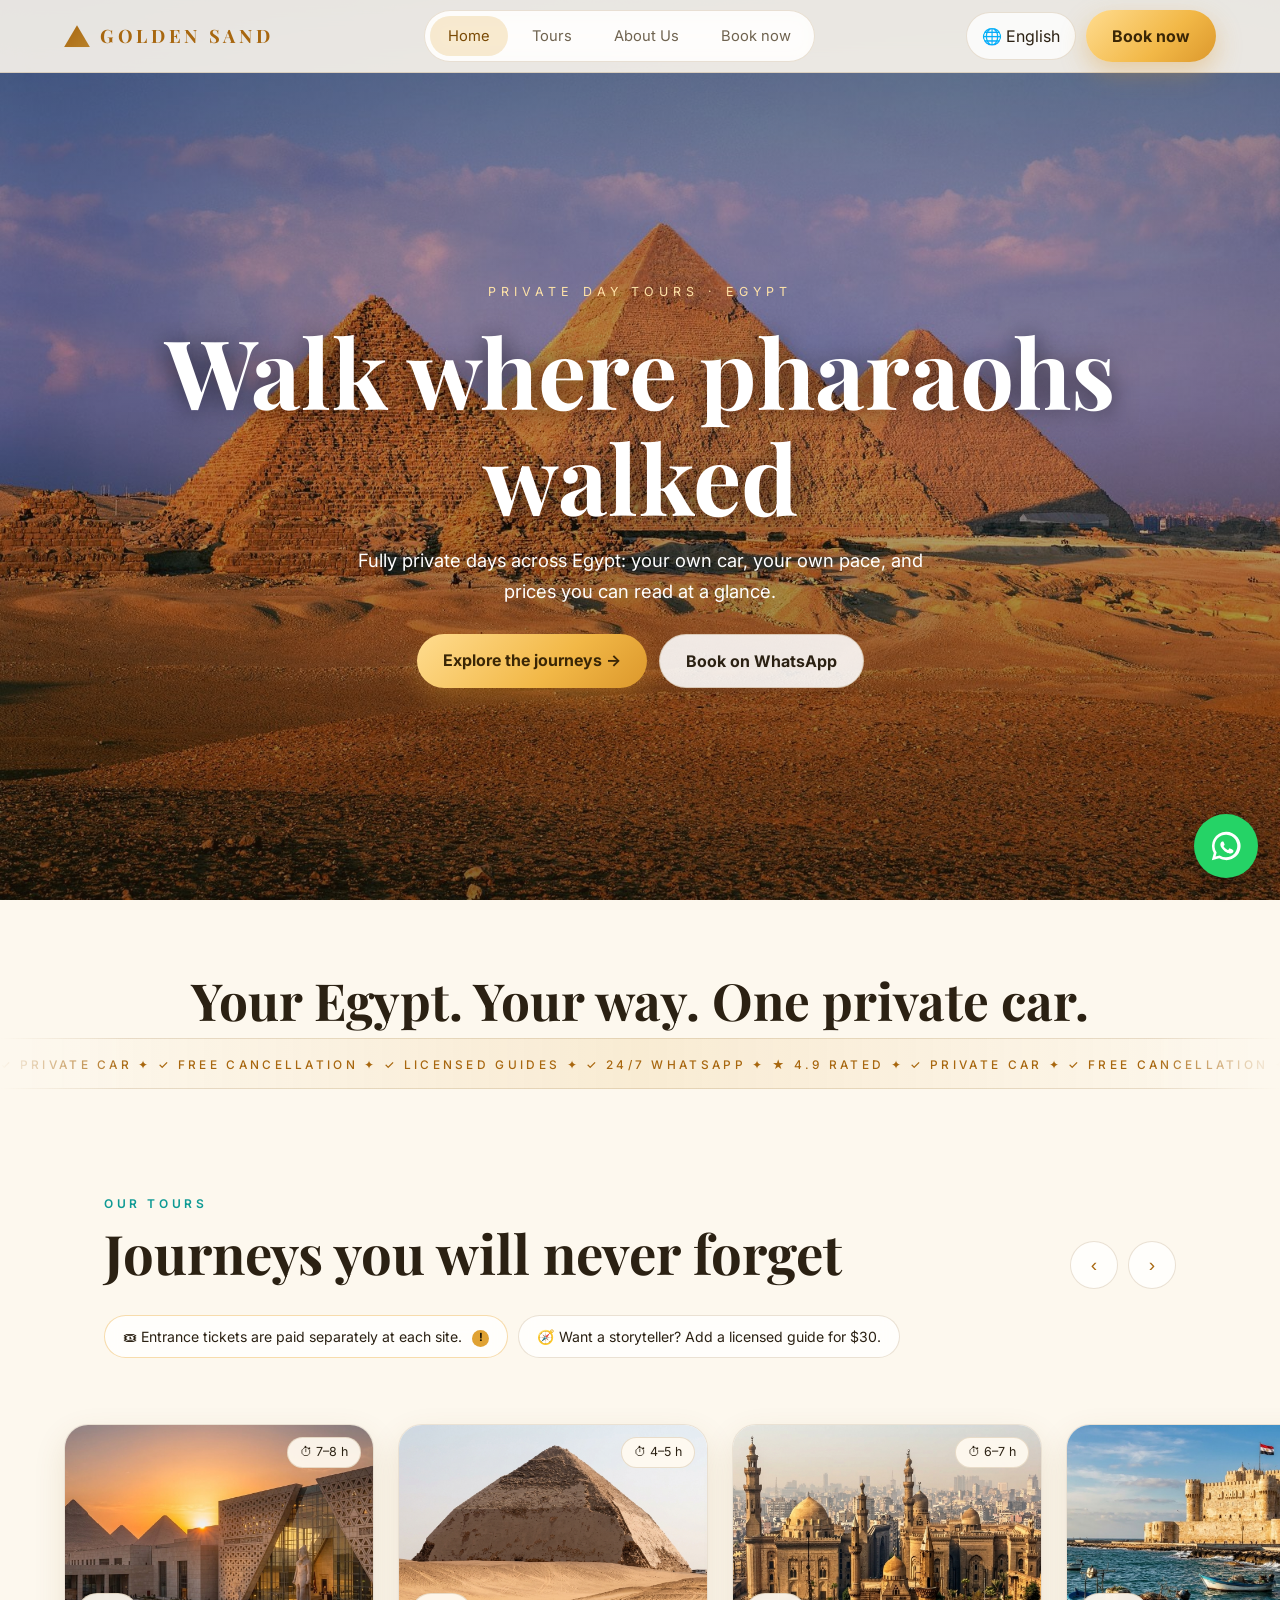
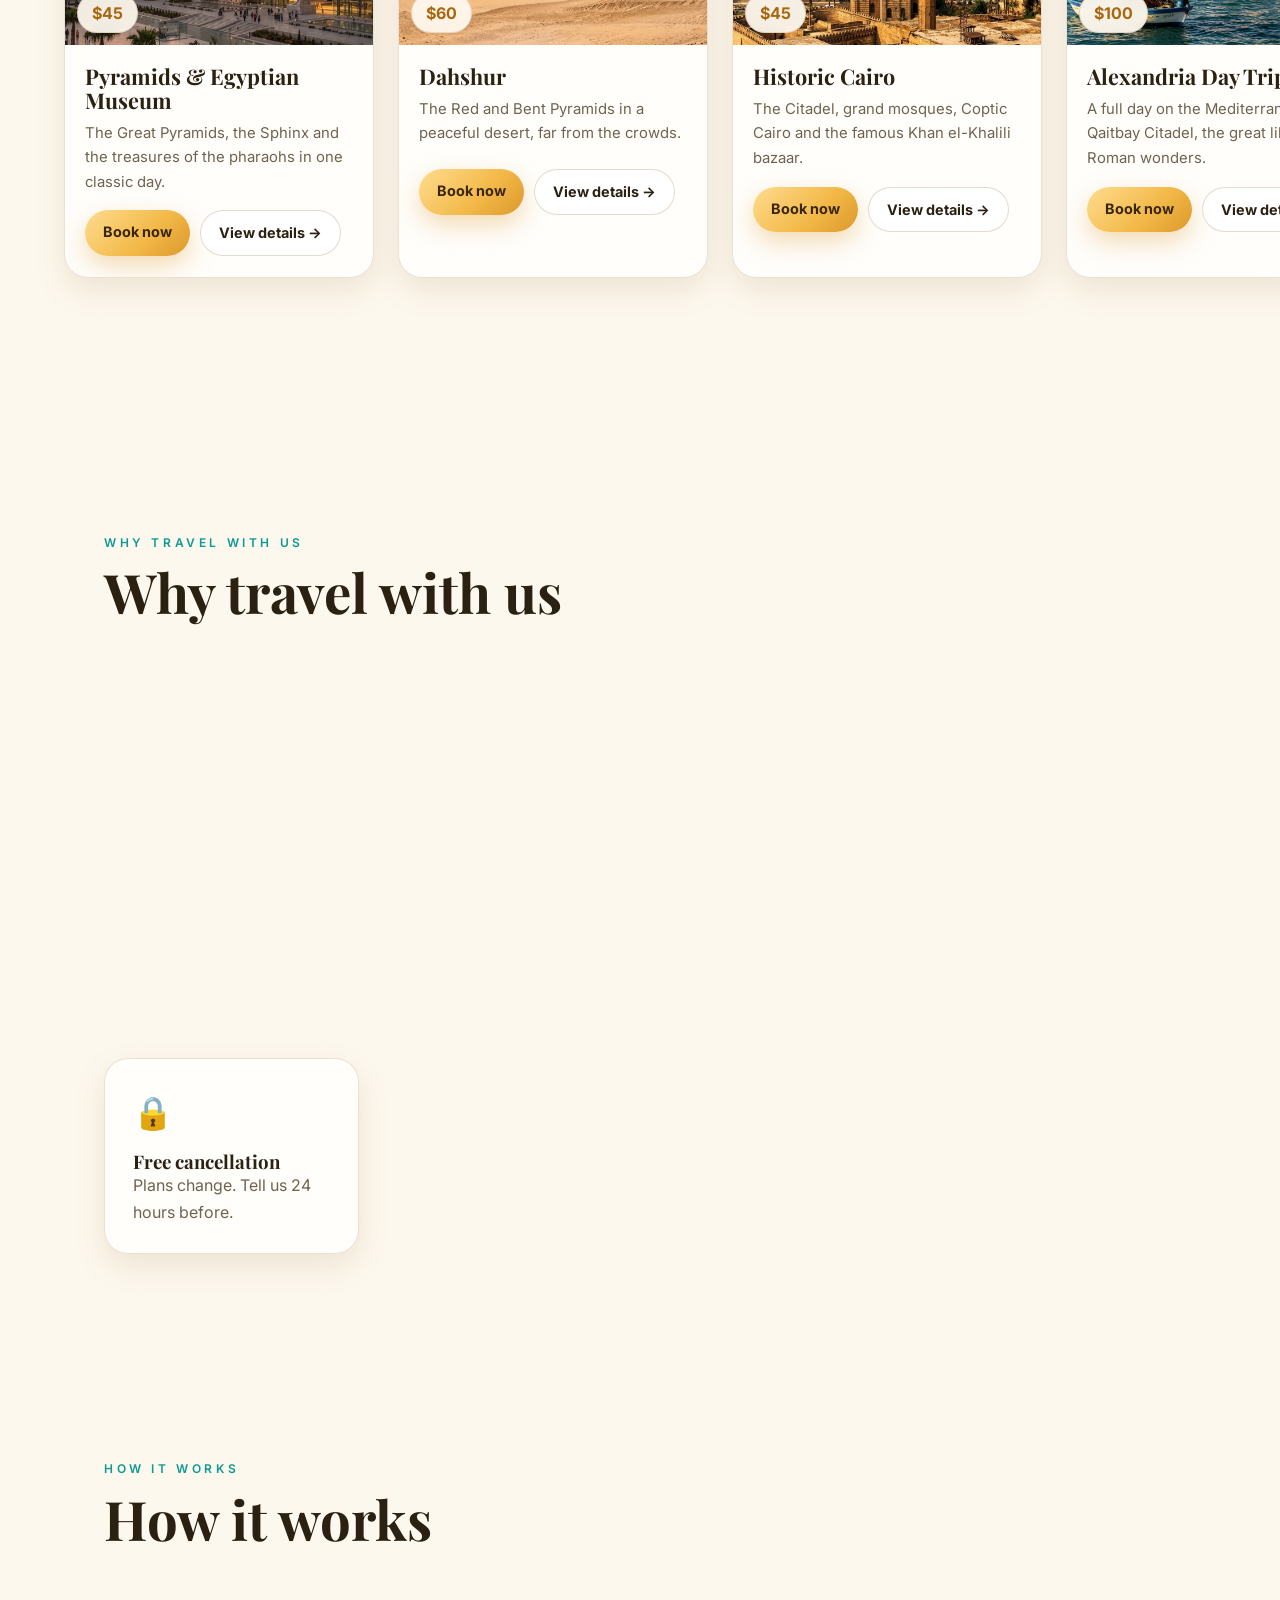
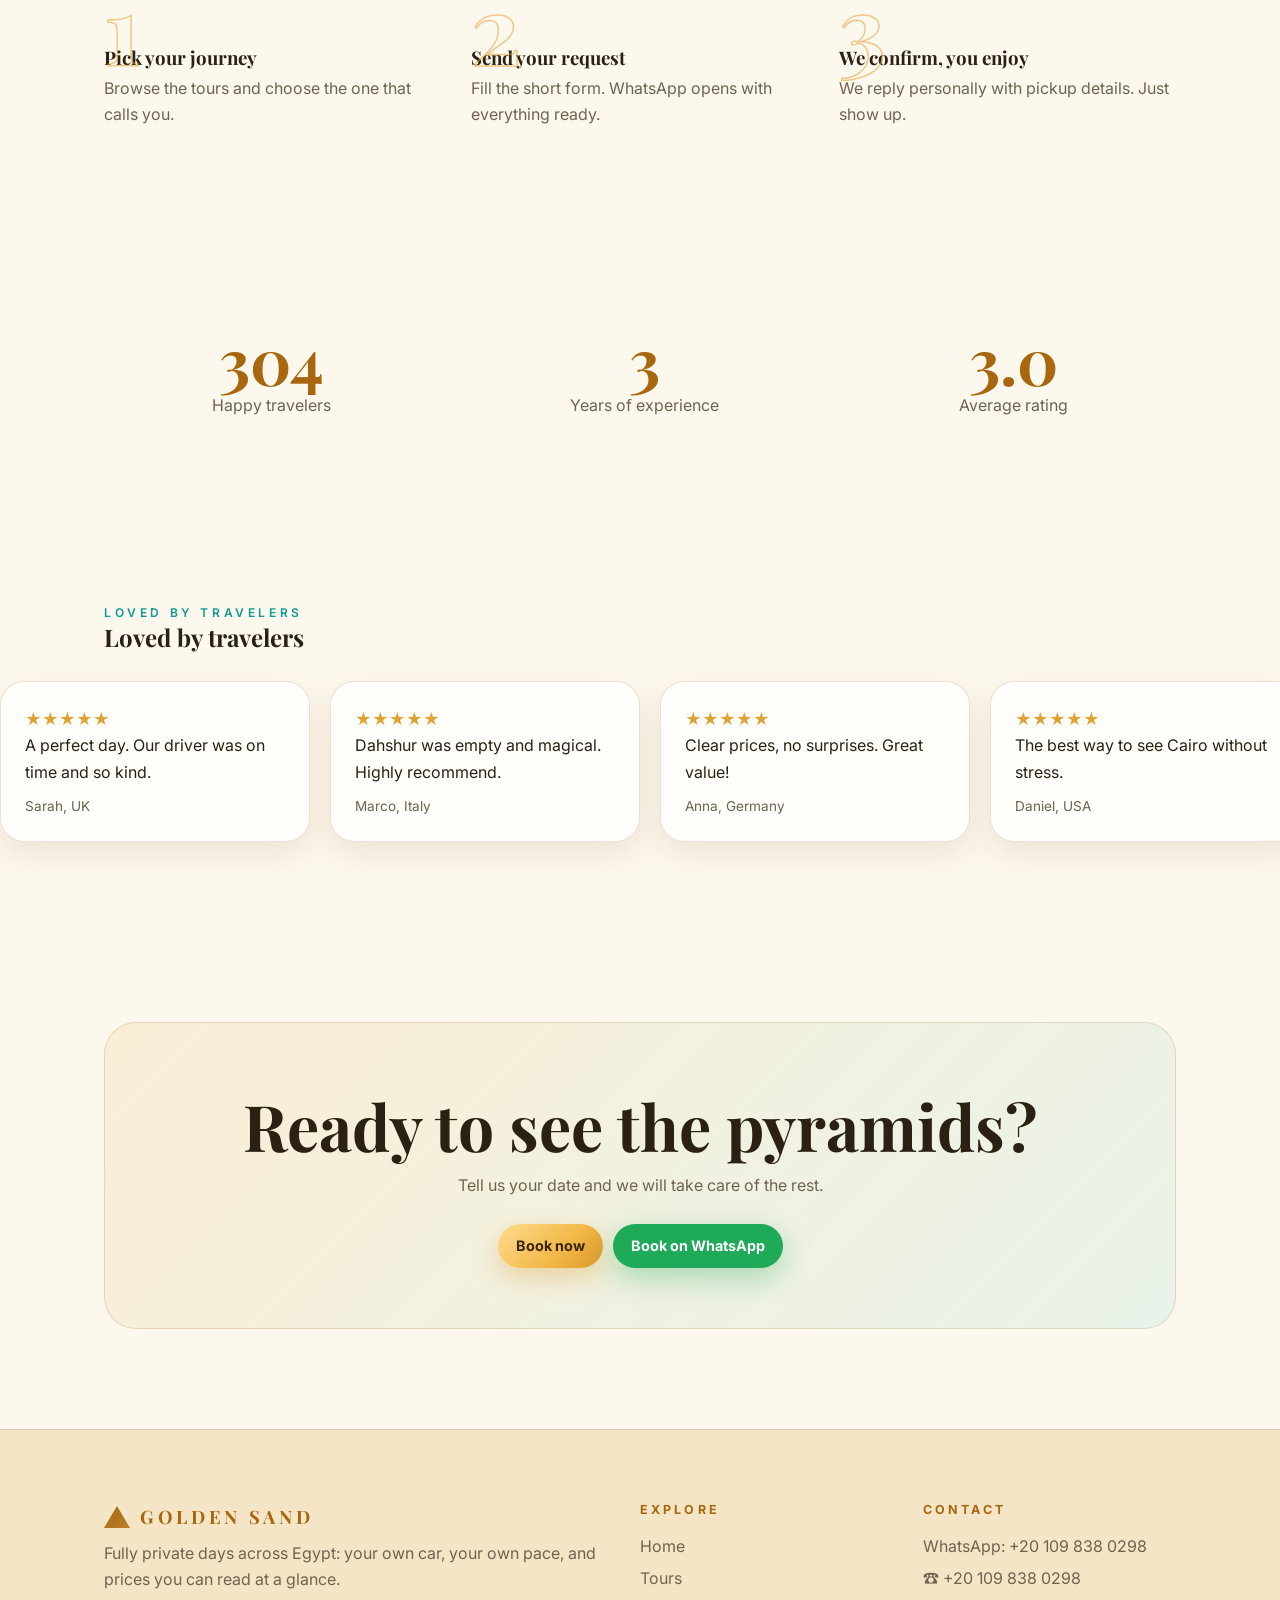
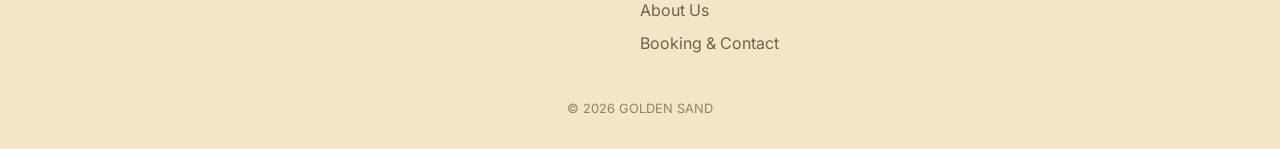
==== index.html @ c6e428ef "Add files via upload" ====
<!DOCTYPE html>
<html lang="en"><head><meta charset="utf-8">
<meta name="viewport" content="width=device-width,initial-scale=1,viewport-fit=cover">
<title>KEMET — Private Day Tours in Egypt</title>
<meta name="description" content="Private day tours in Giza, Dahshur, Cairo and Alexandria. Book on WhatsApp.">
<link href="https://fonts.googleapis.com/css2?family=Playfair+Display:wght@600;700&family=Inter:wght@400;500;600&family=Cairo:wght@400;600;700&family=Noto+Sans+SC:wght@400;600&display=swap" rel="stylesheet">
<meta name="theme-color" content="#0b0f1f"><link rel="stylesheet" href="style.css"></head>
<body data-p="index"><div id="app"></div>
<script src="data.js"></script><script src="i18n.js"></script><script src="app.js"></script></body></html>
---- style.css ----
:root{--bg:#0b0f1f;--gold:#f0c06a;--g2:#ffe0a0;--tq:#3fd0c9;--tx:#f3ead7;--mu:#b8ae98;--gl:rgba(255,255,255,.07);--bd:rgba(255,255,255,.14);color-scheme:dark}
*{box-sizing:border-box;margin:0;padding:0}html{scroll-behavior:smooth}
body{font:400 16px/1.65 Inter,Cairo,'Noto Sans SC',sans-serif;background:radial-gradient(1200px 700px at 80% -10%,#2a1b4d,transparent),radial-gradient(900px 600px at 0 40%,#10304a,transparent),var(--bg);background-attachment:fixed;color:var(--tx);overflow-x:hidden}
body.ar{font-family:Cairo,Inter,sans-serif}
h1,h2,h3,.logo{font-family:'Playfair Display',Cairo,serif;line-height:1.1}
a{color:inherit;text-decoration:none}img,svg{display:block}.w{max-width:1200px;margin:auto;padding:0 5%}
#sand{position:fixed;inset:0;z-index:60;pointer-events:none}
.cur{position:fixed;inset:0;z-index:200;background:linear-gradient(135deg,#ffe0a0,#c68a2e);transform:translateY(100%);pointer-events:none;transition:transform .5s cubic-bezier(.7,0,.3,1);animation:cin .8s .05s cubic-bezier(.7,0,.3,1) forwards}
@keyframes cin{from{transform:none}to{transform:translateY(-100%)}}body.out .cur{animation:none;transform:none}
.cg{position:fixed;width:340px;height:340px;margin:-170px 0 0 -170px;border-radius:50%;background:radial-gradient(circle,rgba(240,192,106,.18),transparent 65%);pointer-events:none;z-index:55;opacity:0;transition:opacity .4s}
#h{position:fixed;top:0;left:0;right:0;z-index:80;display:flex;align-items:center;justify-content:space-between;gap:12px;padding:calc(16px + env(safe-area-inset-top,0px)) 5% 16px;transition:.35s}
#h.s{background:rgba(11,15,31,.78);backdrop-filter:blur(14px);border-bottom:1px solid var(--bd);padding-top:calc(10px + env(safe-area-inset-top,0px));padding-bottom:10px}
.logo{display:flex;align-items:center;gap:10px;font-size:1.15rem;letter-spacing:.2em;color:var(--g2);font-weight:700}
.logo i{width:26px;height:22px;background:linear-gradient(135deg,var(--g2),#b9812a);clip-path:polygon(50% 0,100% 100%,0 100%);filter:drop-shadow(0 0 8px rgba(240,192,106,.7))}
nav{display:flex;gap:6px;background:var(--gl);border:1px solid var(--bd);border-radius:50px;padding:5px;backdrop-filter:blur(10px)}nav a{padding:8px 18px;border-radius:50px;font-size:.92rem;color:var(--mu);transition:.3s}nav a.on,nav a:hover{background:rgba(240,192,106,.18);color:var(--g2)}
.hr{display:flex;gap:10px;align-items:center}
.btn{position:relative;overflow:hidden;display:inline-block;background:linear-gradient(135deg,var(--g2),var(--gold) 60%,#c68a2e);color:#1a1205;padding:13px 26px;border-radius:50px;border:0;cursor:pointer;font:inherit;font-weight:700;box-shadow:0 0 0 0 rgba(240,192,106,.5),0 10px 30px rgba(198,138,46,.35);transition:box-shadow .3s,transform .2s}
.btn:hover{box-shadow:0 0 0 6px rgba(240,192,106,.18),0 14px 40px rgba(198,138,46,.5)}.btn:active{transform:scale(.95)!important}
.btn.gl{background:var(--gl);color:var(--tx);border:1px solid var(--bd);box-shadow:none;backdrop-filter:blur(8px)}.btn.gr{background:#1faa59;color:#fff;box-shadow:0 10px 30px rgba(31,170,89,.35)}
.rp{position:absolute;border-radius:50%;background:rgba(255,255,255,.55);transform:scale(0);animation:rp .7s ease-out forwards;pointer-events:none}@keyframes rp{to{transform:scale(4);opacity:0}}
.lg{position:relative}.lg button{background:var(--gl);border:1px solid var(--bd);color:var(--tx);padding:10px 15px;border-radius:50px;cursor:pointer;font:inherit}
.lg ul{display:none;position:absolute;top:120%;inset-inline-end:0;background:#141a33;border:1px solid var(--bd);list-style:none;border-radius:16px;box-shadow:0 20px 50px rgba(0,0,0,.6);min-width:170px;overflow:hidden}.lg.o ul{display:block;animation:up .3s}.lg li{padding:11px 18px;cursor:pointer}.lg li:hover{background:rgba(240,192,106,.15)}
.hero{position:relative;height:250vh}.stick{position:sticky;top:0;height:100svh;overflow:hidden;perspective:900px}
.stick svg{position:absolute;inset:0;width:100%;height:100%}
.l{transform:translate(calc(var(--mx,0)*var(--d)*1px),calc(var(--p,0)*var(--z)*1px)) scale(calc(1 + var(--p,0)*var(--s)));transform-origin:500px 430px}
.nt{opacity:calc(var(--p,0)*.9)}.ray{transform-box:fill-box;transform-origin:center;animation:spin 90s linear infinite}@keyframes spin{to{transform:rotate(360deg)}}
.cam{animation:walk 50s linear infinite}@keyframes walk{from{transform:translateX(-300px)}to{transform:translateX(1300px)}}
.star{animation:tw 3s infinite alternate}@keyframes tw{from{opacity:.1}to{opacity:1}}
.ht{position:absolute;inset:0;display:grid;place-content:center;text-align:center;padding:0 6%;opacity:calc(1 - var(--p,0)*2.4);transform:translateY(calc(var(--p,0)*-90px)) rotateX(calc(var(--p,0)*18deg));pointer-events:none}.ht *{pointer-events:auto}
.ht small{letter-spacing:.4em;color:var(--g2);font-size:.78rem}
.ht h1{font-size:clamp(2.6rem,8vw,6rem);margin:16px 0;text-shadow:0 0 60px rgba(255,170,80,.45),0 6px 30px rgba(0,0,0,.5);animation:up 1.3s .3s both}
.ht p{max-width:620px;margin:0 auto 28px;font-size:1.15rem;animation:up 1.3s .6s both;text-shadow:0 2px 14px rgba(0,0,0,.6)}
.hb{display:flex;gap:12px;justify-content:center;flex-wrap:wrap;animation:up 1.3s .9s both}
@keyframes up{from{opacity:0;transform:translateY(30px)}to{opacity:1;transform:none}}
.h2t{position:absolute;inset:0;display:grid;place-content:center;text-align:center;opacity:calc((var(--p,0) - .45)*3);pointer-events:none}.h2t h2{font-size:clamp(2rem,6vw,4.4rem);text-shadow:0 0 50px rgba(63,208,201,.5)}
.scr{position:absolute;bottom:24px;left:50%;translate:-50% 0;color:var(--g2);font-size:.8rem;letter-spacing:.3em;text-align:center;opacity:calc(1 - var(--p,0)*5)}.scr:after{content:"";display:block;width:2px;height:38px;margin:8px auto 0;background:linear-gradient(var(--g2),transparent);animation:dr 1.6s infinite}@keyframes dr{0%{transform:scaleY(0);transform-origin:top}50%{transform:scaleY(1);transform-origin:top}51%{transform-origin:bottom}100%{transform:scaleY(0);transform-origin:bottom}}
main{position:relative;z-index:2}
.mqw{border-block:1px solid var(--bd);padding:14px 0;overflow:hidden;background:rgba(255,255,255,.03)}.mq{white-space:nowrap}.mq span{display:inline-block;animation:mq 40s linear infinite;letter-spacing:.12em;color:var(--g2);font-weight:600}.mq.r span{animation-direction:reverse;color:transparent;-webkit-text-stroke:1px var(--gold);margin-top:6px}body.ar .mq span{animation-direction:reverse}@keyframes mq{to{transform:translateX(-50%)}}
.sc{padding:100px 0}.eb{color:var(--tq);letter-spacing:.3em;font-size:.75rem;font-weight:600}.sc h2{font-size:clamp(2rem,4.5vw,3.4rem);margin:8px 0 6px}
.nb{display:flex;gap:10px;flex-wrap:wrap;margin:26px 0}.nb span{background:var(--gl);border:1px solid var(--bd);border-radius:50px;padding:9px 18px;font-size:.88rem;backdrop-filter:blur(8px)}
.trk{display:flex;gap:24px;overflow-x:auto;scroll-snap-type:x mandatory;padding:40px 5% 50px;scrollbar-width:none}.trk::-webkit-scrollbar{display:none}.trk .card{min-width:310px;max-width:310px;scroll-snap-align:center}
.nv{display:flex;gap:10px}.nv button{width:48px;height:48px;border-radius:50%;background:var(--gl);border:1px solid var(--bd);color:var(--g2);font-size:1.2rem;cursor:pointer;transition:.25s}.nv button:hover{background:var(--gold);color:#000;transform:scale(1.1)}
.gd{display:grid;grid-template-columns:repeat(auto-fill,minmax(280px,1fr));gap:26px;margin-top:30px}
.card{position:relative;background:var(--gl);border:1px solid var(--bd);border-radius:24px;overflow:hidden;backdrop-filter:blur(10px);transition:box-shadow .3s,border-color .3s}
.card:before{content:"";position:absolute;inset:0;background:radial-gradient(260px circle at var(--x,50%) var(--y,50%),rgba(240,192,106,.2),transparent 60%);opacity:0;transition:.3s;pointer-events:none;z-index:3}.card:hover:before{opacity:1}.card:hover{border-color:rgba(240,192,106,.5);box-shadow:0 30px 70px rgba(0,0,0,.55),0 0 40px rgba(240,192,106,.12)}
.im{display:block;height:220px;overflow:hidden;position:relative}.im>*:first-child{width:100%;height:100%;object-fit:cover;transition:transform 1s}.card:hover .im>*:first-child{transform:scale(1.15) rotate(.6deg)}
.pr{position:absolute;bottom:12px;inset-inline-start:12px;background:rgba(11,15,31,.8);backdrop-filter:blur(8px);padding:6px 14px;border-radius:50px;border:1px solid var(--bd);color:var(--g2)}.pr small{font-size:.7rem;color:var(--mu)}
.du{position:absolute;top:12px;inset-inline-end:12px;background:rgba(11,15,31,.8);padding:4px 12px;border-radius:50px;font-size:.78rem;font-style:normal;border:1px solid var(--bd)}
.cb{padding:20px}.cb h3{font-size:1.35rem}.cb p{margin:8px 0 16px;color:var(--mu);font-size:.93rem;min-height:56px}.ac{display:flex;gap:10px;flex-wrap:wrap}.ac .btn{padding:10px 18px;font-size:.9rem}
.bn{display:grid;grid-template-columns:repeat(4,1fr);gap:18px;margin-top:34px}.bn .card{padding:28px}.bn .big{grid-column:span 2;grid-row:span 2;background:linear-gradient(135deg,rgba(240,192,106,.2),rgba(63,208,201,.1))}.bn .wide{grid-column:span 2}.bn .ic{font-size:2rem;margin-bottom:12px;display:inline-block;animation:fl 4s ease-in-out infinite}.big h3{font-size:2.2rem}@keyframes fl{50%{transform:translateY(-8px) rotate(6deg)}}.bn p{color:var(--mu)}
@media(max-width:860px){.bn{grid-template-columns:1fr 1fr}.bn .big,.bn .wide{grid-column:span 2}.big{grid-row:auto}}
.hw{display:grid;grid-template-columns:repeat(auto-fit,minmax(240px,1fr));gap:30px;margin-top:40px}.hw div{position:relative;padding-top:60px}.hw b{position:absolute;top:-10px;inset-inline-start:0;font:700 6rem/1 'Playfair Display',serif;color:transparent;-webkit-text-stroke:1.5px var(--gold);opacity:.55}.hw h3{margin-bottom:6px}.hw p{color:var(--mu)}
.st{text-align:center}.st .w{display:flex;justify-content:space-around;flex-wrap:wrap;gap:24px}.st b{display:block;font:700 4rem/1 'Playfair Display',serif;color:var(--g2);text-shadow:0 0 30px rgba(240,192,106,.5)}.st span{color:var(--mu)}
.rvw{overflow:hidden;padding:80px 0}.rvw .row{display:flex;gap:20px;width:max-content;animation:mq 60s linear infinite;margin-top:30px}.rvw .row:hover{animation-play-state:paused}.q{width:310px;padding:24px;white-space:normal}.q b{color:var(--gold)}.q i{display:block;margin-top:10px;font-size:.85rem;color:var(--mu);font-style:normal}
.cta .box{padding:60px;text-align:center;border-radius:32px;background:linear-gradient(135deg,rgba(240,192,106,.18),rgba(63,208,201,.1));border:1px solid var(--bd)}.cta h2{font-size:clamp(2rem,5vw,4rem)}.cta p{color:var(--mu);margin:10px 0 26px}.cta .ac{justify-content:center}
.ph{padding:150px 0 20px}.ph h1{font-size:clamp(2.4rem,6vw,4.4rem)}
.ch{display:flex;gap:10px;flex-wrap:wrap;margin-top:22px}.chip{padding:10px 20px;border-radius:50px;background:var(--gl);border:1px solid var(--bd);color:var(--tx);cursor:pointer;font:inherit;position:relative;overflow:hidden;transition:.25s}.chip.on,.chip:hover{background:var(--gold);color:#1a1205}
.th{position:relative;height:75vh;min-height:480px;overflow:hidden;display:flex;align-items:flex-end}.th .im{position:absolute;inset:0;height:100%}.th .im>*:first-child{animation:kb 20s ease-in-out infinite alternate}@keyframes kb{to{transform:scale(1.12)}}.th .ov{position:absolute;inset:0;background:linear-gradient(transparent 30%,var(--bg))}.th .w{position:relative;padding-bottom:40px;width:100%}.th h1{font-size:clamp(2.4rem,6vw,4.6rem)}
.tw{display:grid;grid-template-columns:1fr 380px;gap:44px;align-items:start}@media(max-width:900px){.tw{grid-template-columns:1fr}}
.hl{display:flex;flex-wrap:wrap;gap:10px;margin:18px 0 40px}.hl span{background:var(--gl);border:1px solid var(--bd);padding:10px 18px;border-radius:50px}.hl span:before{content:"✦ ";color:var(--gold)}
.tl{list-style:none;margin-top:18px;border-inline-start:2px dashed rgba(240,192,106,.5);padding-inline-start:28px}.tl li{position:relative;margin-bottom:22px;padding:12px 18px;background:var(--gl);border:1px solid var(--bd);border-radius:14px}.tl li:before{content:attr(data-n);position:absolute;inset-inline-start:-46px;top:10px;width:32px;height:32px;border-radius:50%;background:var(--gold);color:#1a1205;display:grid;place-items:center;font-weight:700;font-size:.85rem;box-shadow:0 0 18px rgba(240,192,106,.6)}
.bx{padding:28px;position:sticky;top:100px}.bx .pp{font:700 3rem 'Playfair Display',serif;color:var(--g2)}.bx .ac{flex-direction:column;margin-top:16px}.bx .ac .btn{text-align:center}
.fm{display:grid;gap:14px;padding:28px}.fm label{font-weight:600;font-size:.85rem;display:grid;gap:6px;color:var(--g2)}.fm input,.fm select,.fm textarea{padding:14px;border:1px solid var(--bd);border-radius:14px;font:inherit;background:rgba(255,255,255,.06);color:var(--tx);width:100%}.fm option{color:#000}.fm .ck{display:flex;gap:10px;align-items:center;background:var(--gl);border:1px solid var(--bd);padding:13px 16px;border-radius:14px;color:var(--tx);font-weight:400;cursor:pointer}.fm .ck input{width:auto}
.two{display:grid;grid-template-columns:1fr 1fr;gap:12px}.tt{display:block;font:700 2.2rem 'Playfair Display',serif;color:var(--g2);margin-top:14px}
.tk{border-style:dashed;border-width:2px;border-color:rgba(240,192,106,.5)}
footer{position:relative;z-index:2;border-top:1px solid var(--bd);background:rgba(0,0,0,.3);padding:70px 0 30px}footer .w{display:grid;grid-template-columns:2fr 1fr 1fr;gap:30px;color:var(--mu)}@media(max-width:800px){footer .w{grid-template-columns:1fr}}footer h4{color:var(--g2);letter-spacing:.25em;font-size:.78rem;margin-bottom:12px}footer a{display:block;margin:6px 0}footer a:hover{color:var(--g2)}.cp{text-align:center;margin-top:36px;font-size:.8rem;opacity:.5}
.wa{position:fixed;bottom:calc(22px + env(safe-area-inset-bottom,0px));inset-inline-end:22px;z-index:90;width:64px;height:64px;border-radius:50%;background:#25d366;display:grid;place-items:center;animation:pl 2s infinite;transition:.25s}.wa:hover{transform:scale(1.12) rotate(-8deg)}
@keyframes pl{0%{box-shadow:0 0 0 0 rgba(37,211,102,.7)}100%{box-shadow:0 0 0 26px rgba(37,211,102,0)}}
.rv{opacity:0;transform:translateY(50px) scale(.97);transition:opacity .9s,transform .9s}.rv.on{opacity:1;transform:none}.tilt.on{transition:transform .12s ease-out,box-shadow .3s,border-color .3s}
@media(max-width:860px){nav{position:fixed;bottom:calc(10px + env(safe-area-inset-bottom,0px));left:50%;translate:-50% 0;z-index:85;background:rgba(11,15,31,.9);backdrop-filter:blur(14px);box-shadow:0 10px 40px rgba(0,0,0,.6)}nav a{padding:9px 13px;font-size:.8rem}body{padding-bottom:80px}.wa{bottom:calc(86px + env(safe-area-inset-bottom,0px))}.hr .btn{display:none}.two{grid-template-columns:1fr}.cta .box{padding:36px 20px}}
@media(hover:none){.cg{display:none}}
@media(prefers-reduced-motion:reduce){*{animation:none!important;transition:none!important}.rv{opacity:1;transform:none}}

/* ===== real photo / video hero ===== */
.bgp{position:absolute;inset:-4%;transform-origin:50% 62%;transform:translate3d(calc(var(--mx,0)*-26px),calc(var(--p,0)*-5%),0) scale(calc(1.04 + var(--p,0)*1.1));will-change:transform}
.bgp img,.bgp video{width:100%;height:100%;object-fit:cover;object-position:50% 60%}
.bgp img{animation:kb2 26s ease-in-out infinite alternate}
@keyframes kb2{to{transform:scale(1.06)}}
.shade{position:absolute;inset:0;pointer-events:none;background:linear-gradient(rgba(5,8,22,.55),rgba(5,8,22,.12) 35%,rgba(5,8,22,.2) 60%,rgba(5,8,22,.78)),radial-gradient(ellipse at 50% 55%,transparent 45%,rgba(0,0,0,.55))}
.haze{position:absolute;inset:-6% -10%;pointer-events:none;mix-blend-mode:screen;opacity:calc(.55 - var(--p,0)*.55);background:radial-gradient(60% 40% at 20% 75%,rgba(255,200,130,.22),transparent 70%),radial-gradient(50% 35% at 80% 70%,rgba(255,190,120,.18),transparent 70%),radial-gradient(40% 30% at 50% 45%,rgba(255,215,160,.12),transparent 70%);animation:hz 34s ease-in-out infinite alternate}
@keyframes hz{from{transform:translateX(-6%)}to{transform:translateX(6%)}}
div.nt{position:absolute;inset:0;background:#060a1c;pointer-events:none}
.noimg{width:100%;height:100%;background:linear-gradient(160deg,#1b2540,#3a2a2a 55%,#8a5a34)}
/* one slim, elegant strip */
.mqw{padding:11px 0;background:linear-gradient(90deg,transparent,rgba(240,192,106,.07),transparent);-webkit-mask-image:linear-gradient(90deg,transparent,#000 10%,#000 90%,transparent);mask-image:linear-gradient(90deg,transparent,#000 10%,#000 90%,transparent)}
.mq span{font-size:.74rem;letter-spacing:.28em;text-transform:uppercase;font-weight:500;color:var(--g2);animation-duration:70s}
/* small "!" next to the tickets note */
.ex{display:inline-grid;place-items:center;width:17px;height:17px;border-radius:50%;background:var(--gold);color:#1a1205;font:700 .7rem/1 Inter,sans-serif;font-style:normal;margin-inline-start:6px;vertical-align:middle;animation:exp 2s infinite}
@keyframes exp{0%{box-shadow:0 0 0 0 rgba(240,192,106,.6)}100%{box-shadow:0 0 0 9px rgba(240,192,106,0)}}
.nb span.tk2{border-color:rgba(240,192,106,.55)}
/* booking add-ons container */
.adx{display:grid;gap:14px}.adx:empty{display:none}

/* ===== LIGHT THEME (paste at the very END of style.css) ===== */
:root{--bg:#fdf6e8;--gold:#e0a233;--g2:#a8670f;--tq:#0e9a94;--tx:#2b2113;--mu:#6f6350;--gl:rgba(255,255,255,.78);--bd:rgba(150,110,50,.2);color-scheme:light}
body{background:radial-gradient(1100px 700px at 88% -8%,#ffe6b8,transparent),radial-gradient(900px 600px at 0 42%,#d6f2ee,transparent),radial-gradient(900px 600px at 100% 85%,#ffe3d0,transparent),#fdf8ee;background-attachment:fixed;color:var(--tx)}
.btn{background:linear-gradient(135deg,#ffdc8f,#f2b847 60%,#dc982c);color:#3a2606;box-shadow:0 10px 26px rgba(220,152,44,.35)}
.btn.gl{background:rgba(255,255,255,.88);color:#2b2113;border:1px solid rgba(150,110,50,.25)}
.btn.gr{background:#1faa59;color:#fff}
#h.s{background:rgba(255,250,240,.88);border-bottom:1px solid var(--bd)}
body[data-p="index"] #h:not(.s) .logo{color:#fff}
body[data-p="index"] #h:not(.s) nav{background:rgba(0,0,0,.28);border-color:rgba(255,255,255,.3)}
body[data-p="index"] #h:not(.s) nav a{color:#fff}
body[data-p="index"] #h:not(.s) .lg button{background:rgba(0,0,0,.28);color:#fff;border-color:rgba(255,255,255,.35)}
nav a.on,nav a:hover{background:rgba(224,162,51,.22);color:#7a4a05}
.lg ul{background:#fffaf0;box-shadow:0 20px 50px rgba(120,80,20,.25)}.lg li:hover{background:#fbe9c4}
.ht small{color:#ffe3a8}.ht h1,.ht p{color:#fff;text-shadow:0 2px 26px rgba(0,0,0,.6)}.scr{color:#fff}
.shade{background:linear-gradient(rgba(40,25,10,.5),rgba(40,25,10,.18) 35%,rgba(40,25,10,.22) 62%,rgba(253,246,232,.92)),radial-gradient(ellipse at 50% 55%,transparent 50%,rgba(40,25,10,.28))}
div.nt{background:#fdf6e8;opacity:calc(var(--p,0)*1.25)}
.h2t h2{color:#2b2113;text-shadow:none}
.mqw{background:linear-gradient(90deg,transparent,rgba(224,162,51,.14),transparent)}
.card{box-shadow:0 12px 32px rgba(120,80,20,.12)}
.card:hover{box-shadow:0 26px 56px rgba(120,80,20,.24),0 0 30px rgba(224,162,51,.18)}
.pr,.du{background:rgba(255,250,240,.93);color:#2b2113}.pr{color:#a8670f}
.nv button{color:#a8670f}
.st b{text-shadow:none}
.fm input,.fm select,.fm textarea{background:#fff;color:#2b2113;border:1px solid rgba(150,110,50,.3)}
.tl li:before{box-shadow:0 0 16px rgba(224,162,51,.5)}
footer{background:#f3e5c6;border-top:1px solid var(--bd)}
.noimg{background:linear-gradient(160deg,#f8e0b0,#ecbf80 55%,#dc982c)}
@media(max-width:860px){nav{background:rgba(255,250,240,.96);box-shadow:0 10px 36px rgba(120,80,20,.25)}body[data-p="index"] #h:not(.s) nav{background:rgba(255,250,240,.96)}body[data-p="index"] #h:not(.s) nav a{color:var(--mu)}}

/* ===== STATIC VIDEO HERO (no scroll effects) ===== */
.hero{height:100svh;min-height:600px}
.stick{position:relative;height:100%;perspective:none}
.bgp{inset:0;transform:none;will-change:auto}
.bgp img{animation:none}
.shade{background:linear-gradient(rgba(30,18,6,.5),rgba(30,18,6,.28) 45%,rgba(30,18,6,.55))}
.ht{opacity:1;transform:none;padding-top:70px}
.intro{padding:72px 0 10px;text-align:center}
.intro h2{font-size:clamp(1.8rem,4.6vw,3.2rem);color:var(--tx)}
/* WhatsApp button: no glowing ring */
.wa{animation:none;box-shadow:0 6px 18px rgba(0,0,0,.25)}
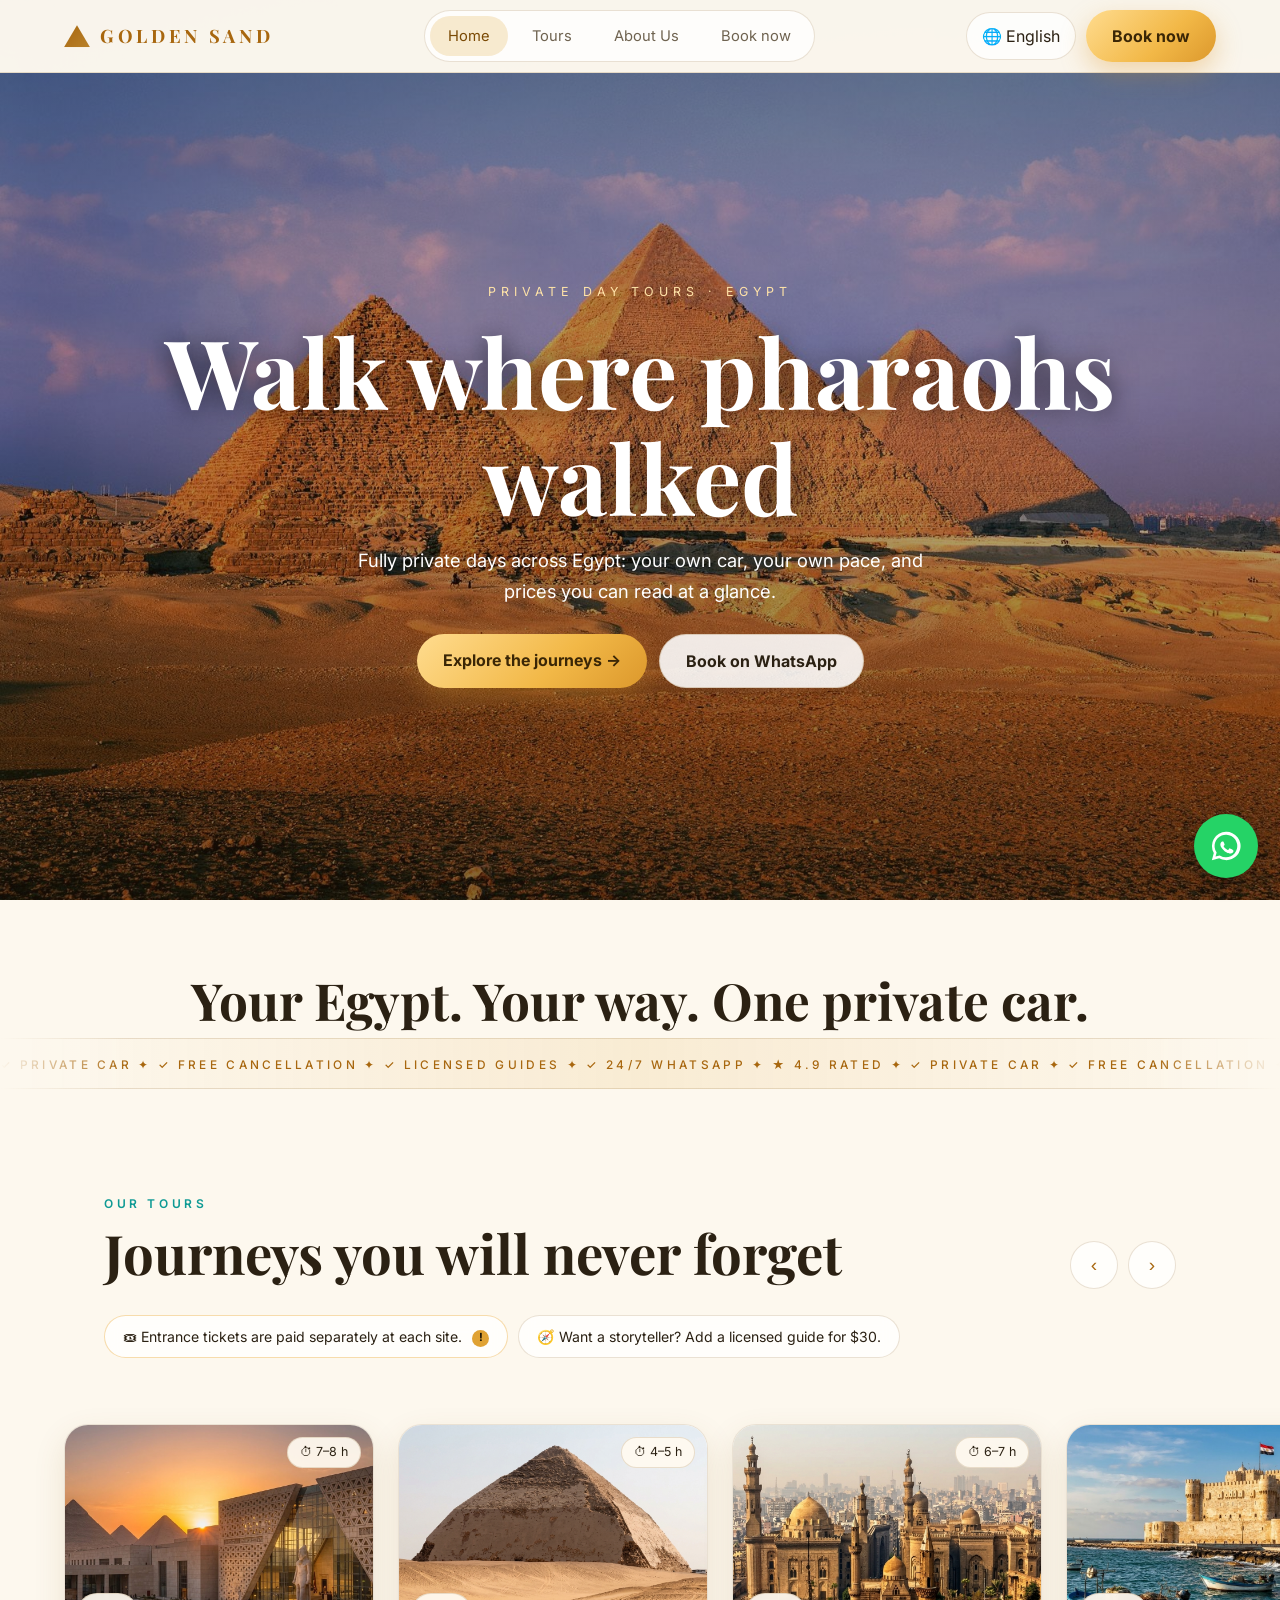
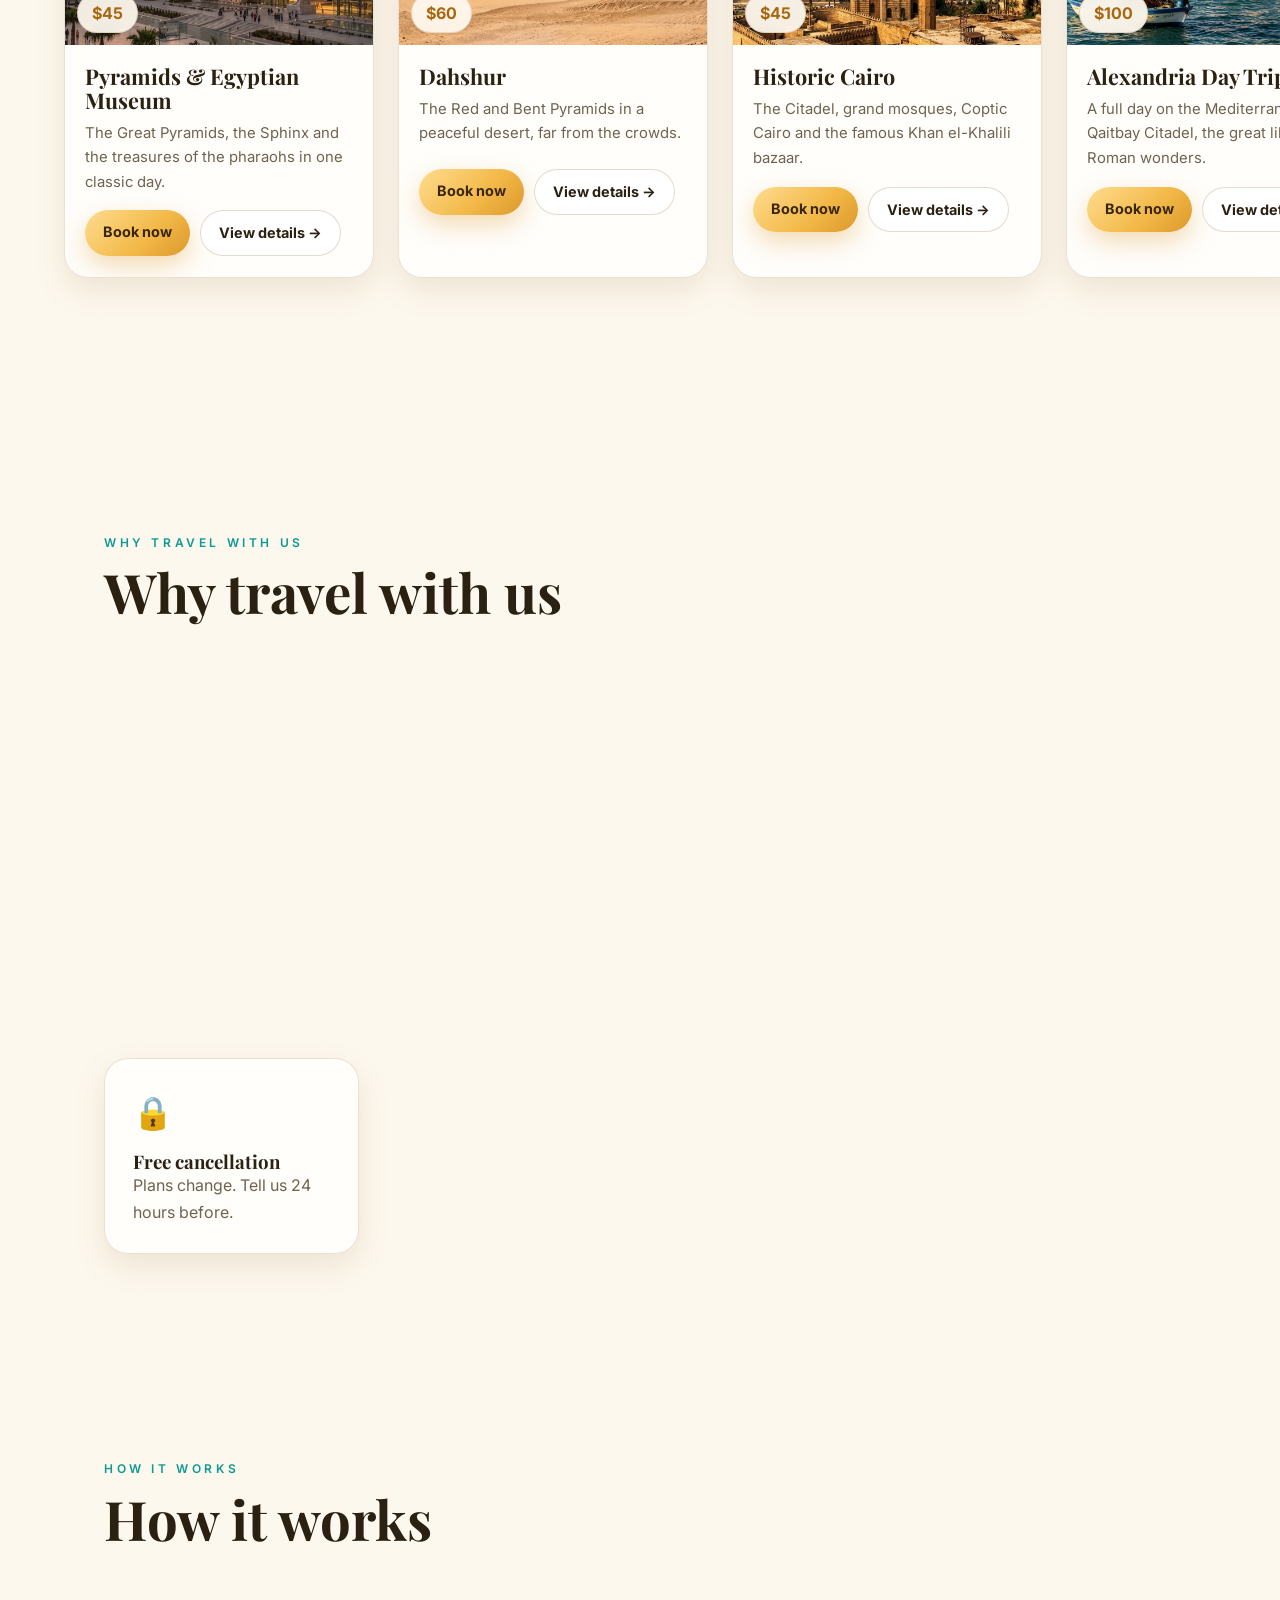
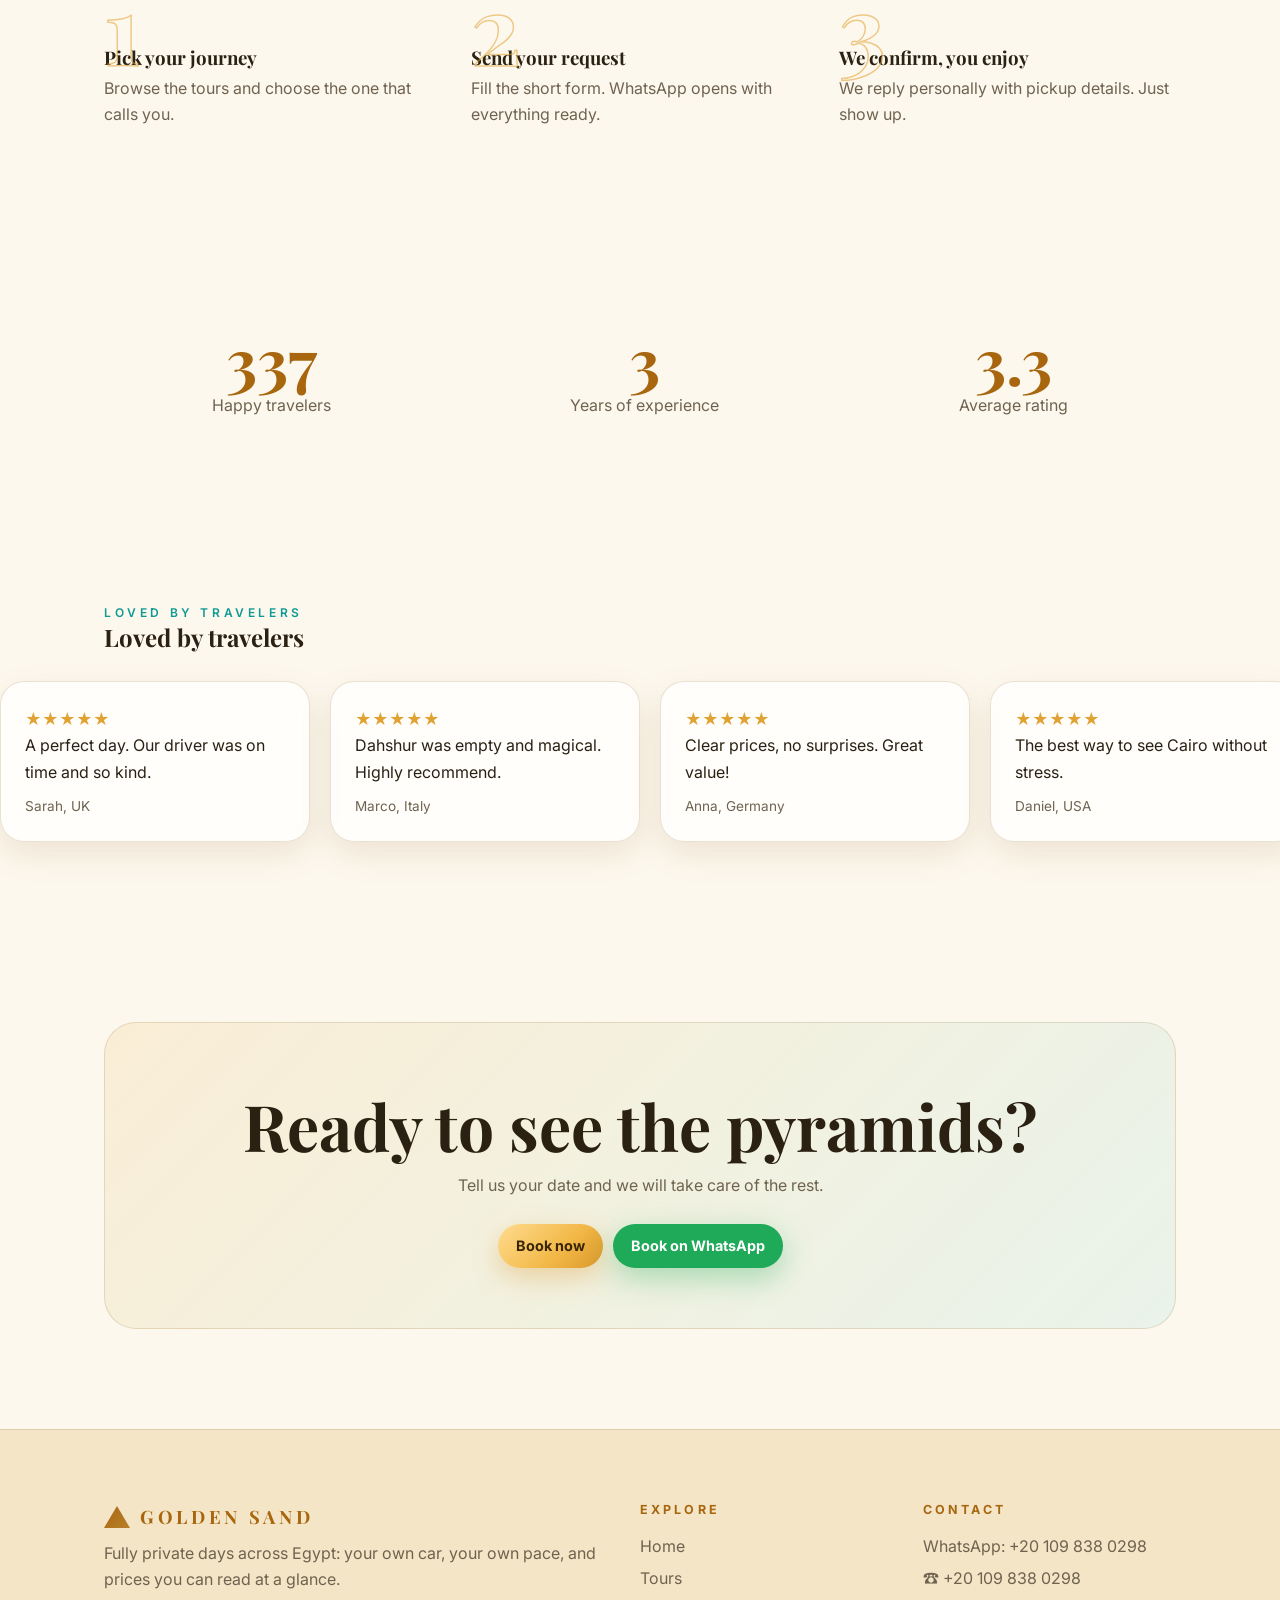
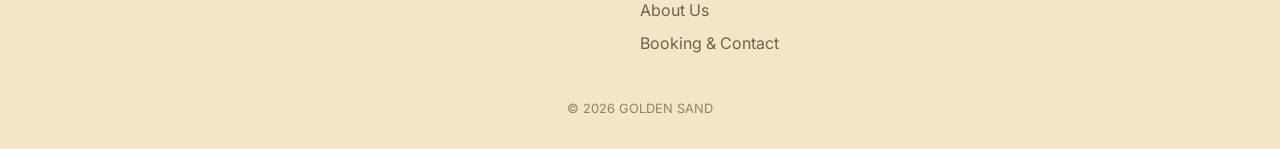
==== commit edf1e780: "Update title and description for airport transfer service" ====
--- a/index.html
+++ b/index.html
@@ -1,8 +1,8 @@
 <!DOCTYPE html>
 <html lang="en"><head><meta charset="utf-8">
 <meta name="viewport" content="width=device-width,initial-scale=1,viewport-fit=cover">
-<title>KEMET — Private Day Tours in Egypt</title>
-<meta name="description" content="Private day tours in Giza, Dahshur, Cairo and Alexandria. Book on WhatsApp.">
+<title>Cairo Airport Limo Car Service | Private Airport Transfers in Cairo</title>
+<meta name="description" content="Private airport transfers in Cairo with Cairo Airport Limo Car Service. Book your ride on WhatsApp.">
 <link href="https://fonts.googleapis.com/css2?family=Playfair+Display:wght@600;700&family=Inter:wght@400;500;600&family=Cairo:wght@400;600;700&family=Noto+Sans+SC:wght@400;600&display=swap" rel="stylesheet">
 <meta name="theme-color" content="#0b0f1f"><link rel="stylesheet" href="style.css"></head>
 <body data-p="index"><div id="app"></div>
--- a/style.css
+++ b/style.css
@@ -131,3 +131,23 @@
 .intro h2{font-size:clamp(1.8rem,4.6vw,3.2rem);color:var(--tx)}
 /* WhatsApp button: no glowing ring */
 .wa{animation:none;box-shadow:0 6px 18px rgba(0,0,0,.25)}
+
+/* ===== MOBILE FIX ===== */
+#h.s{backdrop-filter:none;-webkit-backdrop-filter:none;background:rgba(255,250,240,.97)}
+@media(max-width:860px){nav a{white-space:nowrap}.logo{font-size:1rem;letter-spacing:.14em}}
+
+/* ===== MOBILE IMAGES FIX ===== */
+@media(max-width:860px){
+.ph .w.tw{grid-template-columns:1fr!important}
+.ph .w.tw>.card{height:260px!important}
+.th{height:55vh;min-height:360px}
+.bgp img,.bgp video{object-position:50% 50%}
+}
+/* ===== MOBILE HERO SIZE ===== */
+@media(max-width:860px){
+.hero{height:68svh;min-height:460px}
+.ht{padding-top:60px}
+.ht h1{font-size:2.2rem}
+.ht p{font-size:1rem}
+.bgp img,.bgp video{object-position:50% 50%}
+}
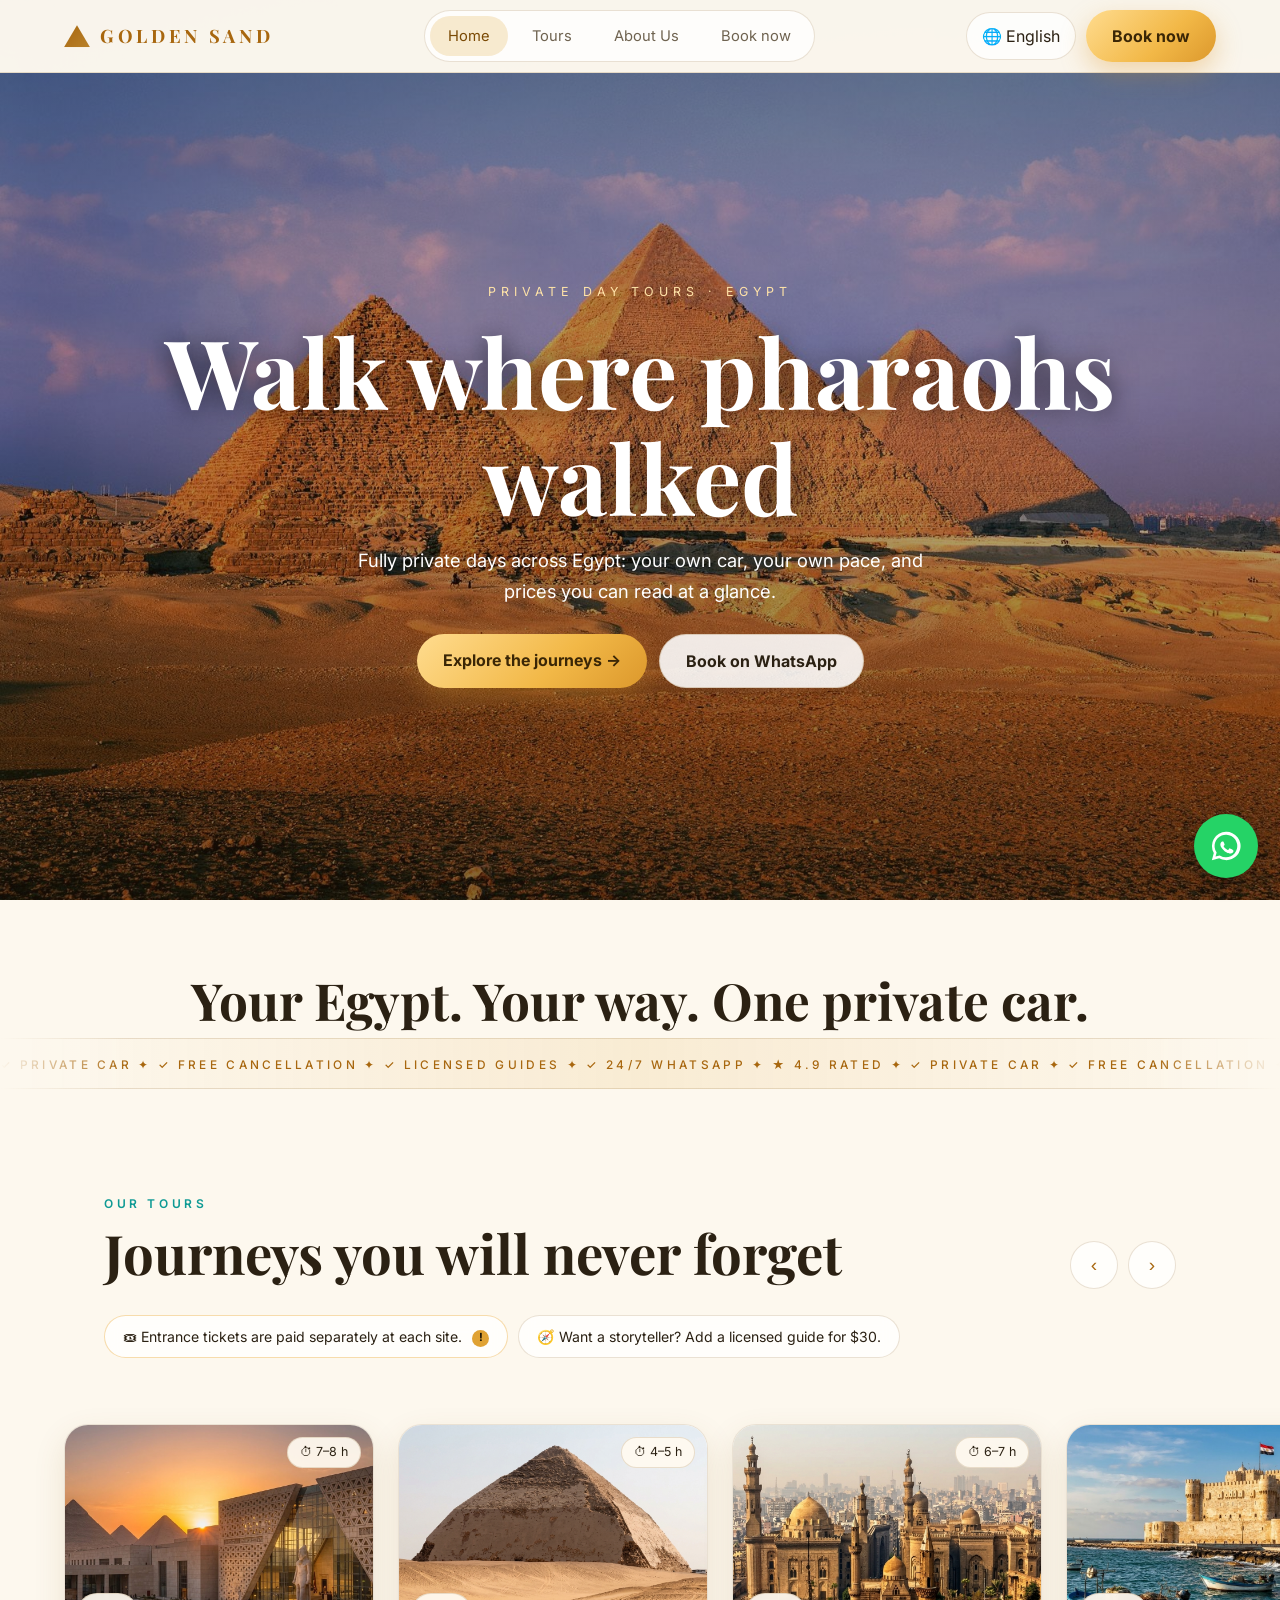
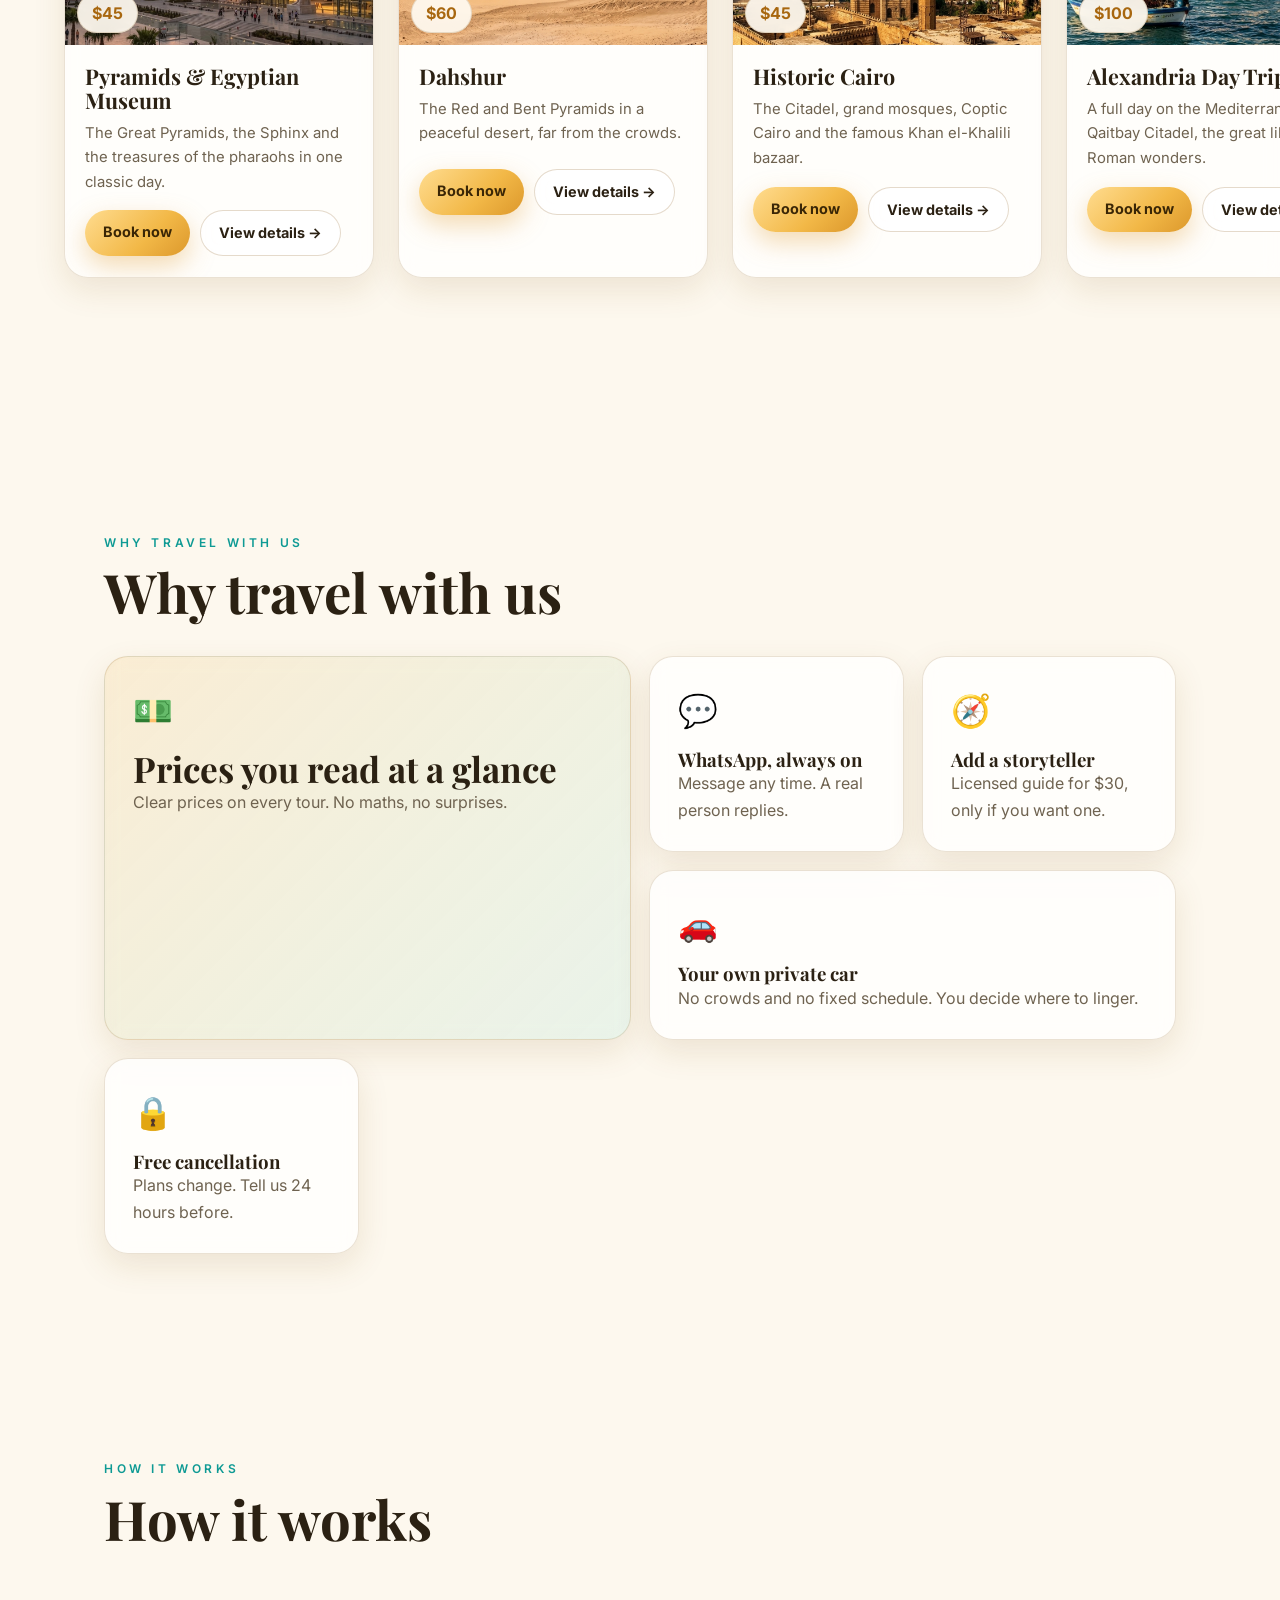
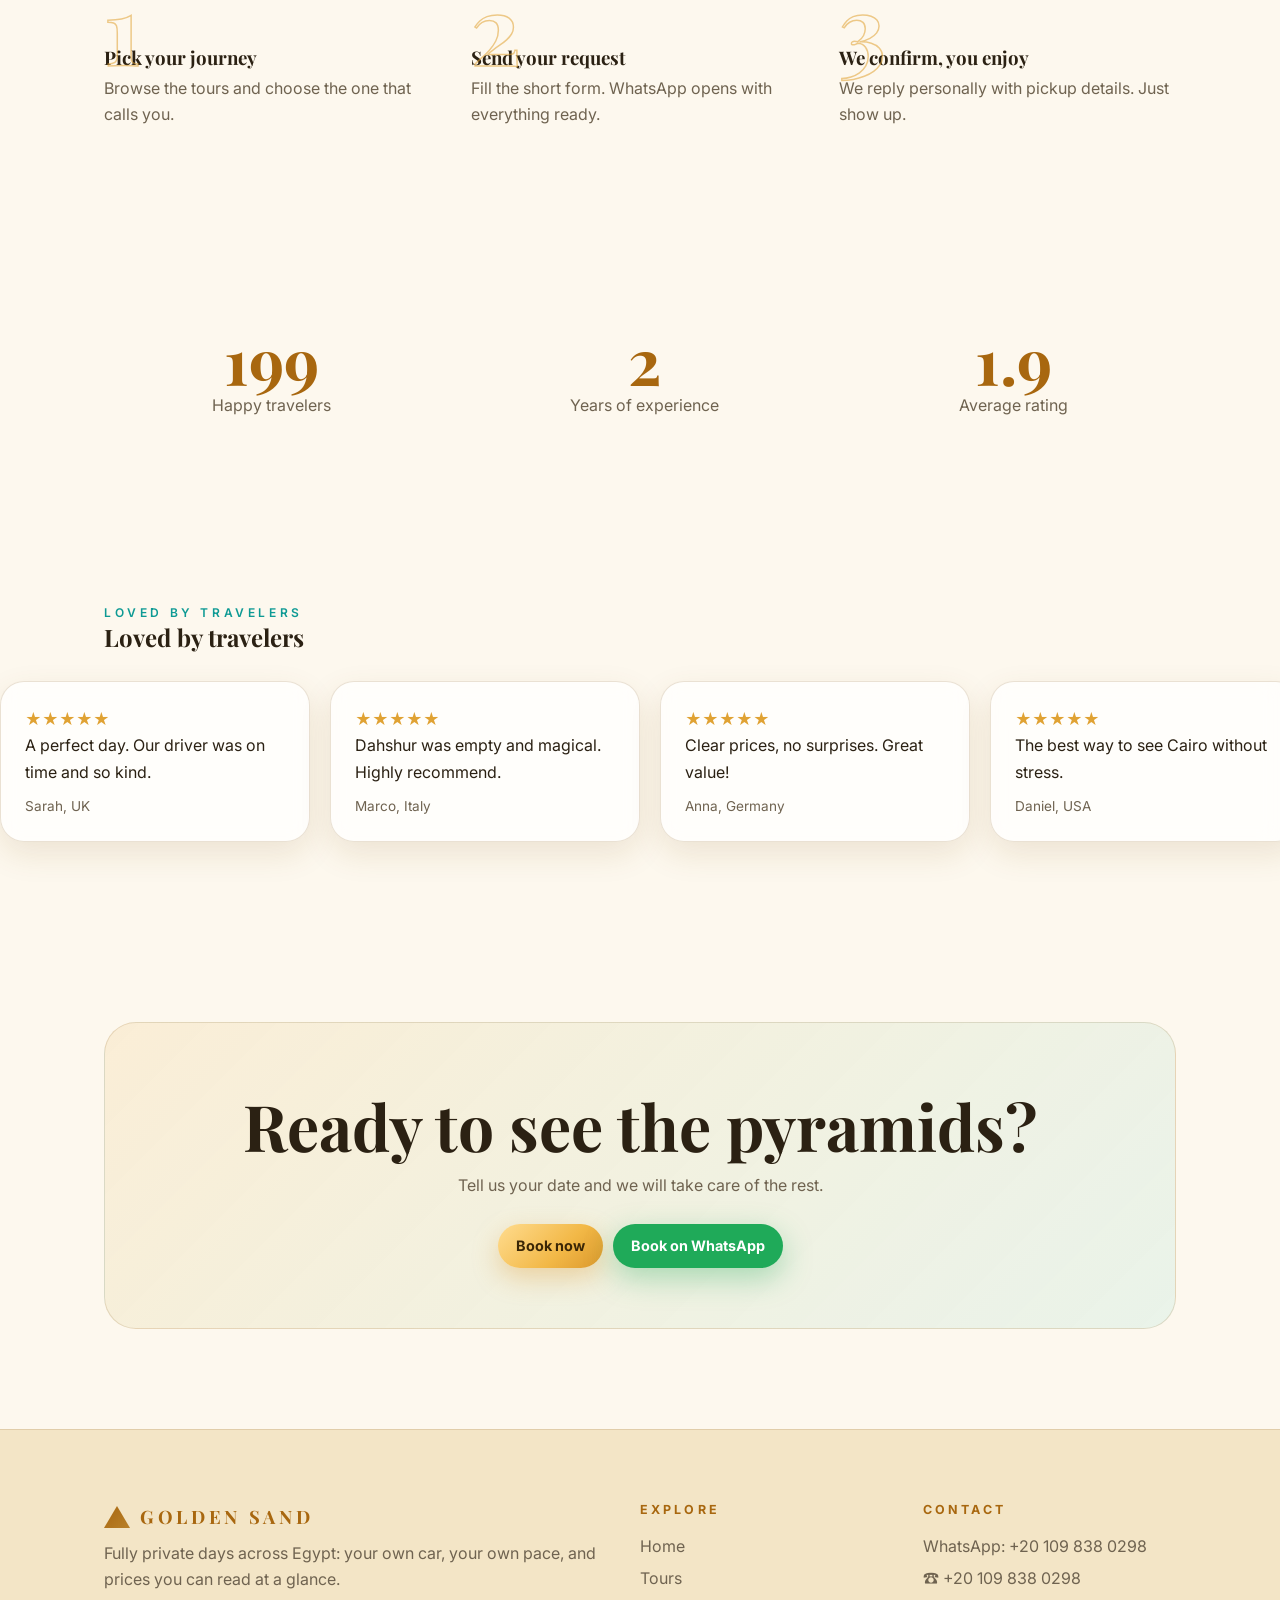
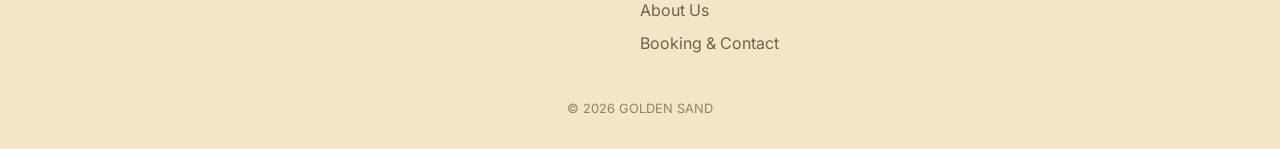
==== commit 56fe0690: "Update title and description for SEO optimization" ====
--- a/index.html
+++ b/index.html
@@ -1,8 +1,8 @@
 <!DOCTYPE html>
 <html lang="en"><head><meta charset="utf-8">
 <meta name="viewport" content="width=device-width,initial-scale=1,viewport-fit=cover">
-<title>Cairo Airport Limo Car Service | Private Airport Transfers in Cairo</title>
-<meta name="description" content="Private airport transfers in Cairo with Cairo Airport Limo Car Service. Book your ride on WhatsApp.">
+<title>Cairo Airport Limo Car Service | Private Car Tours & Day Trips in Egypt</title>
+<meta name="description" content="Private car day trips in Egypt: Pyramids, Dahshur, Historic Cairo, Alexandria and Fayoum. Choose a place or plan your own trip. Book on WhatsApp.">
 <link href="https://fonts.googleapis.com/css2?family=Playfair+Display:wght@600;700&family=Inter:wght@400;500;600&family=Cairo:wght@400;600;700&family=Noto+Sans+SC:wght@400;600&display=swap" rel="stylesheet">
 <meta name="theme-color" content="#0b0f1f"><link rel="stylesheet" href="style.css"></head>
 <body data-p="index"><div id="app"></div>
